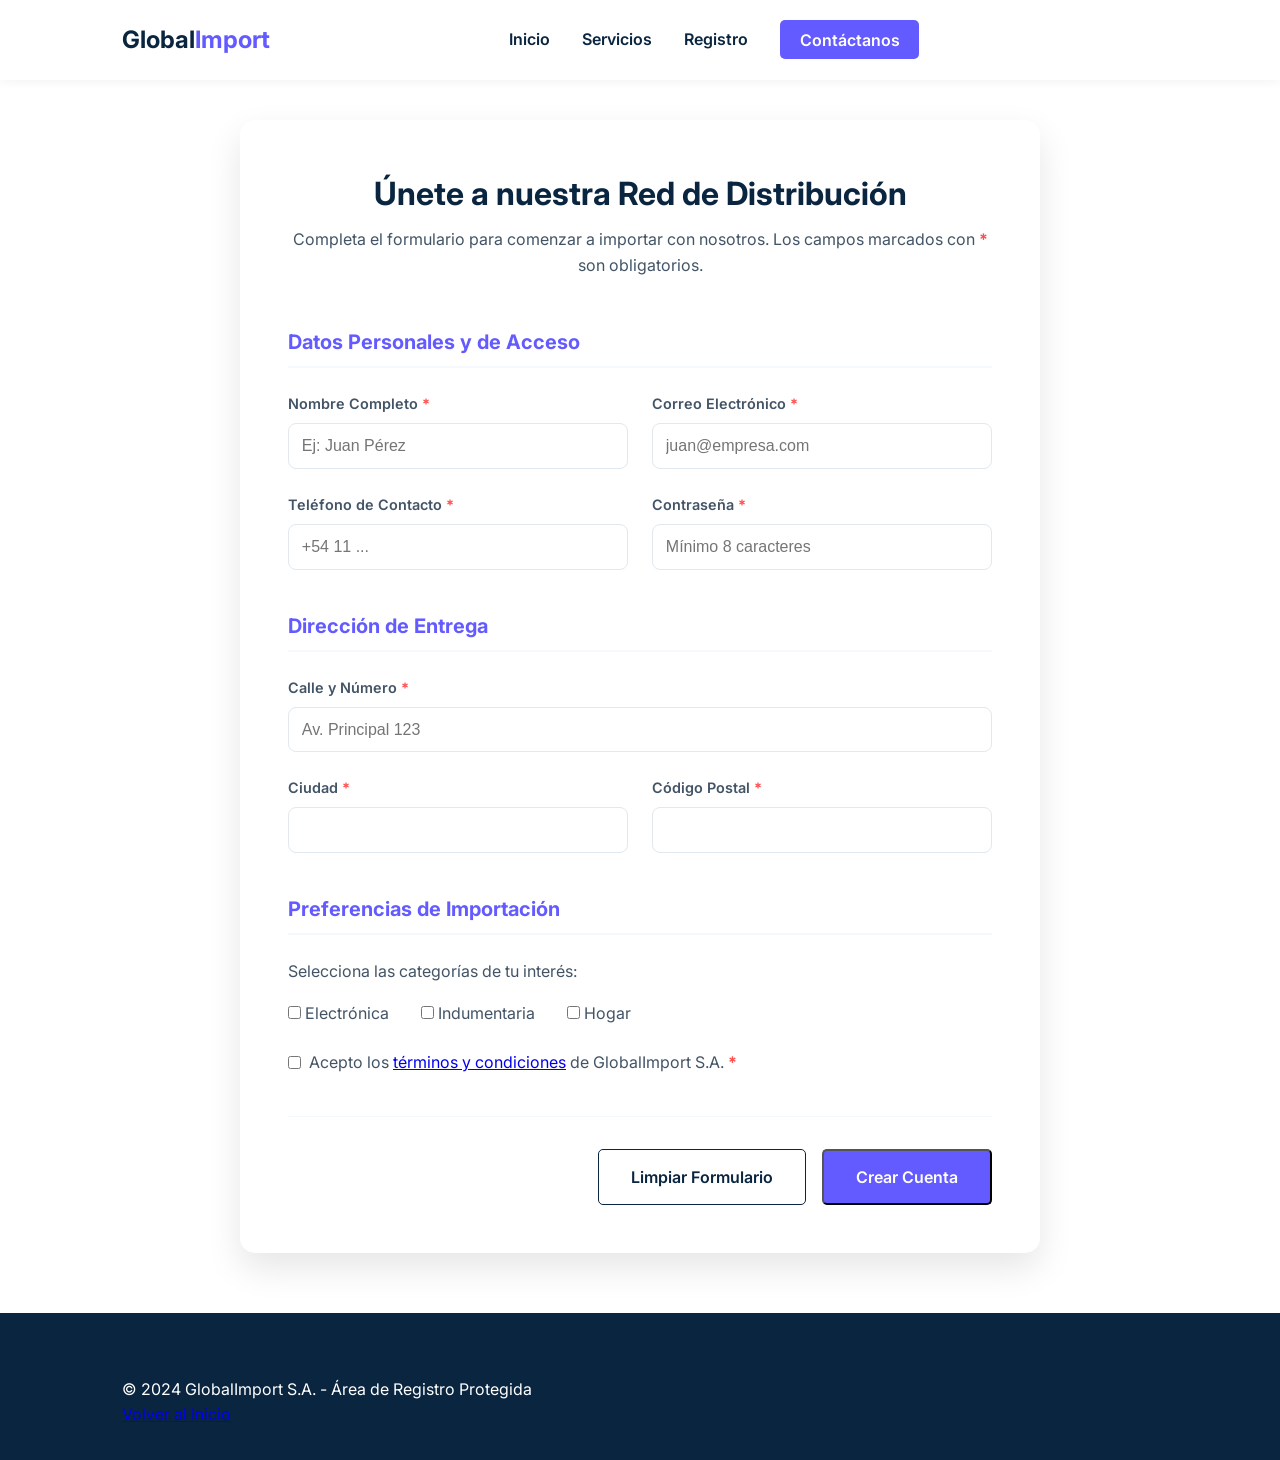
==== registro.html @ 1df27f2f "Formulario de Regristro de Usuarios" ====
<!DOCTYPE html>
<html lang="es">
<head>
    <meta charset="UTF-8">
    <meta name="viewport" content="width=device-width, initial-scale=1.0">
    <title>Registro de Socios | GlobalImport S.A.</title>
    <link rel="stylesheet" href="styles.css">
    <link rel="preconnect" href="https://fonts.googleapis.com">
    <link href="https://fonts.googleapis.com/css2?family=Inter:wght@300;400;600;700&display=swap" rel="stylesheet">
</head>
<body class="bg-light">
    <nav class="navbar">
        <div class="container">
            <a href="index.html" class="logo">Global<span>Import</span></a>
            <ul class="nav-links">
                <li><a href="index.html#inicio">Inicio</a></li>
                <li><a href="index.html#servicios">Servicios</a></li>
                <li><a href="registro.html" class="active">Registro</a></li>
                <li><a href="index.html#contacto" class="btn-contact">Contáctanos</a></li>
            </ul>
            <div class="burger">
                <div class="line1"></div>
                <div class="line2"></div>
                <div class="line3"></div>
            </div>
        </div>
    </nav>

    <main class="container register-main">
        <div class="form-wrapper">
            <header class="form-header">
                <h1>Únete a nuestra Red de Distribución</h1>
                <p>Completa el formulario para comenzar a importar con nosotros. Los campos marcados con <span class="required">*</span> son obligatorios.</p>
            </header>

            <form id="registrationForm" class="styled-form">
                <!-- Sección 1: Datos Personales, Contacto y Acceso -->
                <fieldset class="form-section">
                    <legend>Datos Personales y de Acceso</legend>
                    <div class="form-grid">
                        <div class="form-group">
                            <label for="nombre">Nombre Completo <span class="required">*</span></label>
                            <input type="text" id="nombre" name="nombre" required placeholder="Ej: Juan Pérez">
                        </div>
                        <div class="form-group">
                            <label for="email">Correo Electrónico <span class="required">*</span></label>
                            <input type="email" id="email" name="email" required placeholder="juan@empresa.com">
                        </div>
                        <div class="form-group">
                            <label for="telefono">Teléfono de Contacto <span class="required">*</span></label>
                            <input type="tel" id="telefono" name="telefono" required placeholder="+54 11 ...">
                        </div>
                        <div class="form-group">
                            <label for="password">Contraseña <span class="required">*</span></label>
                            <input type="password" id="password" name="password" required placeholder="Mínimo 8 caracteres">
                        </div>
                    </div>
                </fieldset>

                <!-- Sección 2: Dirección de Entrega -->
                <fieldset class="form-section">
                    <legend>Dirección de Entrega</legend>
                    <div class="form-grid">
                        <div class="form-group full-width">
                            <label for="direccion">Calle y Número <span class="required">*</span></label>
                            <input type="text" id="direccion" name="direccion" required placeholder="Av. Principal 123">
                        </div>
                        <div class="form-group">
                            <label for="ciudad">Ciudad <span class="required">*</span></label>
                            <input type="text" id="ciudad" name="ciudad" required>
                        </div>
                        <div class="form-group">
                            <label for="codigo_postal">Código Postal <span class="required">*</span></label>
                            <input type="text" id="codigo_postal" name="codigo_postal" required>
                        </div>
                    </div>
                </fieldset>

                <!-- Sección 3: Preferencias y Términos -->
                <fieldset class="form-section">
                    <legend>Preferencias de Importación</legend>
                    <p class="field-info">Selecciona las categorías de tu interés:</p>
                    <div class="checkbox-group">
                        <label><input type="checkbox" name="pref" value="electronica"> Electrónica</label>
                        <label><input type="checkbox" name="pref" value="indumentaria"> Indumentaria</label>
                        <label><input type="checkbox" name="pref" value="hogar"> Hogar</label>
                    </div>
                    <div class="terms-group">
                        <input type="checkbox" id="terms" name="terms" required>
                        <label for="terms">Acepto los <a href="#">términos y condiciones</a> de GlobalImport S.A. <span class="required">*</span></label>
                    </div>
                </fieldset>

                <!-- Sección 4: Botones de Acción -->
                <div class="form-actions">
                    <button type="reset" class="btn-secondary">Limpiar Formulario</button>
                    <button type="submit" class="btn-primary">Crear Cuenta</button>
                </div>
            </form>
        </div>
    </main>

    <footer class="simple-footer">
        <div class="container">
            <div class="footer-bottom">
                <p>&copy; 2024 GlobalImport S.A. - Área de Registro Protegida</p>
                <div class="footer-links">
                    <a href="index.html">Volver al Inicio</a>
                </div>
            </div>
        </div>
    </footer>
    <script src="script.js"></script>
</body>
</html>
---- styles.css ----
:root {
    --primary-color: #0a2540;
    --secondary-color: #635bff;
    --text-color: #425466;
    --bg-light: #f6f9fc;
    --white: #ffffff;
}

* {
    margin: 0;
    padding: 0;
    box-sizing: border-box;
}

body {
    font-family: 'Inter', sans-serif;
    color: var(--text-color);
    line-height: 1.6;
    overflow-x: hidden;
}

.container {
    max-width: 1100px;
    margin: 0 auto;
    padding: 0 2rem;
}

/* Navbar */
.navbar {
    background: var(--white);
    height: 80px;
    display: flex;
    align-items: center;
    position: fixed;
    width: 100%;
    top: 0;
    z-index: 1000;
    box-shadow: 0 2px 10px rgba(0,0,0,0.05);
}

.navbar .container {
    display: flex;
    justify-content: space-between;
    align-items: center;
    width: 100%;
}

.logo {
    font-size: 1.5rem;
    font-weight: 700;
    color: var(--primary-color);
    text-decoration: none;
}

.logo span { color: var(--secondary-color); }

.nav-links {
    display: flex;
    list-style: none;
    gap: 2rem;
}

.nav-links a {
    text-decoration: none;
    color: var(--primary-color);
    font-weight: 600;
    transition: color 0.3s;
}

.btn-contact {
    background: var(--secondary-color);
    color: var(--white) !important;
    padding: 0.6rem 1.2rem;
    border-radius: 5px;
}

/* Hero */
.hero {
    height: 100vh;
    background: linear-gradient(rgba(10, 37, 64, 0.8), rgba(10, 37, 64, 0.8)), url('https://images.unsplash.com/photo-1586528116311-ad8dd3c8310d?ixlib=rb-1.2.1&auto=format&fit=crop&w=1350&q=80');
    background-size: cover;
    background-position: center;
    display: flex;
    align-items: center;
    color: var(--white);
    padding-top: 80px;
}

.hero-content h1 {
    font-size: 3.5rem;
    max-width: 700px;
    line-height: 1.1;
    margin-bottom: 1.5rem;
}

.hero-btns {
    display: flex;
    gap: 1rem;
    margin-top: 2rem;
}

.btn-primary {
    background: var(--secondary-color);
    color: var(--white);
    padding: 1rem 2rem;
    text-decoration: none;
    border-radius: 5px;
    font-weight: 600;
}

.btn-secondary {
    background: transparent;
    color: var(--primary-color);
    padding: 1rem 2rem;
    text-decoration: none;
    border: 1px solid var(--primary-color);
    border-radius: 5px;
    font-weight: 600;
    cursor: pointer;
    transition: all 0.3s;
}

/* Servicios */
.services {
    padding: 5rem 0;
    background: var(--bg-light);
}

.section-title {
    text-align: center;
    margin-bottom: 3rem;
    color: var(--primary-color);
    font-size: 2.5rem;
}

.services-grid {
    display: grid;
    grid-template-columns: repeat(auto-fit, minmax(250px, 1fr));
    gap: 2rem;
}

.service-card {
    background: var(--white);
    padding: 2.5rem;
    border-radius: 10px;
    box-shadow: 0 10px 30px rgba(0,0,0,0.05);
    transition: transform 0.3s;
}

.service-card:hover { transform: translateY(-10px); }

/* Why Choose Us */
.why-us { padding: 5rem 0; }
.why-grid {
    display: grid;
    grid-template-columns: repeat(auto-fit, minmax(300px, 1fr));
    gap: 3rem;
    margin-top: 3rem;
}

/* Footer */
footer {
    background: var(--primary-color);
    color: var(--white);
    padding: 4rem 0 2rem;
}

/* Burger Menu and Mobile Nav */
@media (max-width: 768px) {
    .nav-links { display: none; }
    .nav-links {
        position: absolute;
        right: 0px;
        height: 92vh;
        top: 80px;
        background-color: var(--white);
        display: flex;
        flex-direction: column;
        align-items: center;
        width: 100%;
        transform: translateX(100%);
        transition: transform 0.5s ease-in;
        padding-top: 2rem;
        box-shadow: 0 10px 10px rgba(0,0,0,0.1);
    }

    .nav-active { transform: translateX(0%); }

    .hero-content h1 { font-size: 2.5rem; }
    .burger { cursor: pointer; }
    .burger div { width: 25px; height: 3px; background: var(--primary-color); margin: 5px; }
    .toggle .line1 { transform: rotate(-45deg) translate(-5px, 6px); }
    .toggle .line2 { opacity: 0; }
    .toggle .line3 { transform: rotate(45deg) translate(-5px, -6px); }
}

/* Estilos para el Formulario de Registro */
.register-main {
    padding: 120px 0 60px;
    display: flex;
    justify-content: center;
}

.form-wrapper {
    background: var(--white);
    padding: 3rem;
    border-radius: 15px;
    box-shadow: 0 15px 35px rgba(0,0,0,0.1);
    width: 100%;
    max-width: 800px;
}

.form-header {
    text-align: center;
    margin-bottom: 3rem;
}

.form-header h1 {
    color: var(--primary-color);
    margin-bottom: 0.5rem;
}

.required { color: #ff4d4d; font-weight: bold; }

.form-section {
    border: none;
    margin-bottom: 2.5rem;
    padding: 0;
}

.form-section legend {
    font-size: 1.25rem;
    font-weight: 700;
    color: var(--secondary-color);
    margin-bottom: 1.5rem;
    padding-bottom: 0.5rem;
    border-bottom: 2px solid var(--bg-light);
    width: 100%;
}

.form-grid {
    display: grid;
    grid-template-columns: 1fr 1fr;
    gap: 1.5rem;
}

.form-group {
    display: flex;
    flex-direction: column;
    gap: 0.5rem;
}

.form-group.full-width { grid-column: span 2; }

.form-group label {
    font-weight: 600;
    font-size: 0.9rem;
}

.form-group input {
    padding: 0.8rem;
    border: 1px solid #e1e8ee;
    border-radius: 8px;
    font-size: 1rem;
    transition: border-color 0.3s;
}

.form-group input:focus {
    outline: none;
    border-color: var(--secondary-color);
}

.btn-primary, .btn-secondary {
    font-family: 'Inter', sans-serif;
    font-size: 1rem;
    cursor: pointer;
}

.btn-primary:hover, .btn-secondary:hover {
    opacity: 0.85;
}

.checkbox-group {
    display: flex;
    gap: 2rem;
    margin: 1rem 0;
}

.terms-group {
    margin-top: 1.5rem;
    display: flex;
    align-items: center;
    gap: 0.5rem;
}

.form-actions {
    display: flex;
    justify-content: flex-end;
    gap: 1rem;
    padding-top: 2rem;
    border-top: 1px solid var(--bg-light);
}

@media (max-width: 600px) {
    .form-grid { grid-template-columns: 1fr; }
    .form-group.full-width { grid-column: span 1; }
    .checkbox-group { flex-direction: column; gap: 0.5rem; }
}
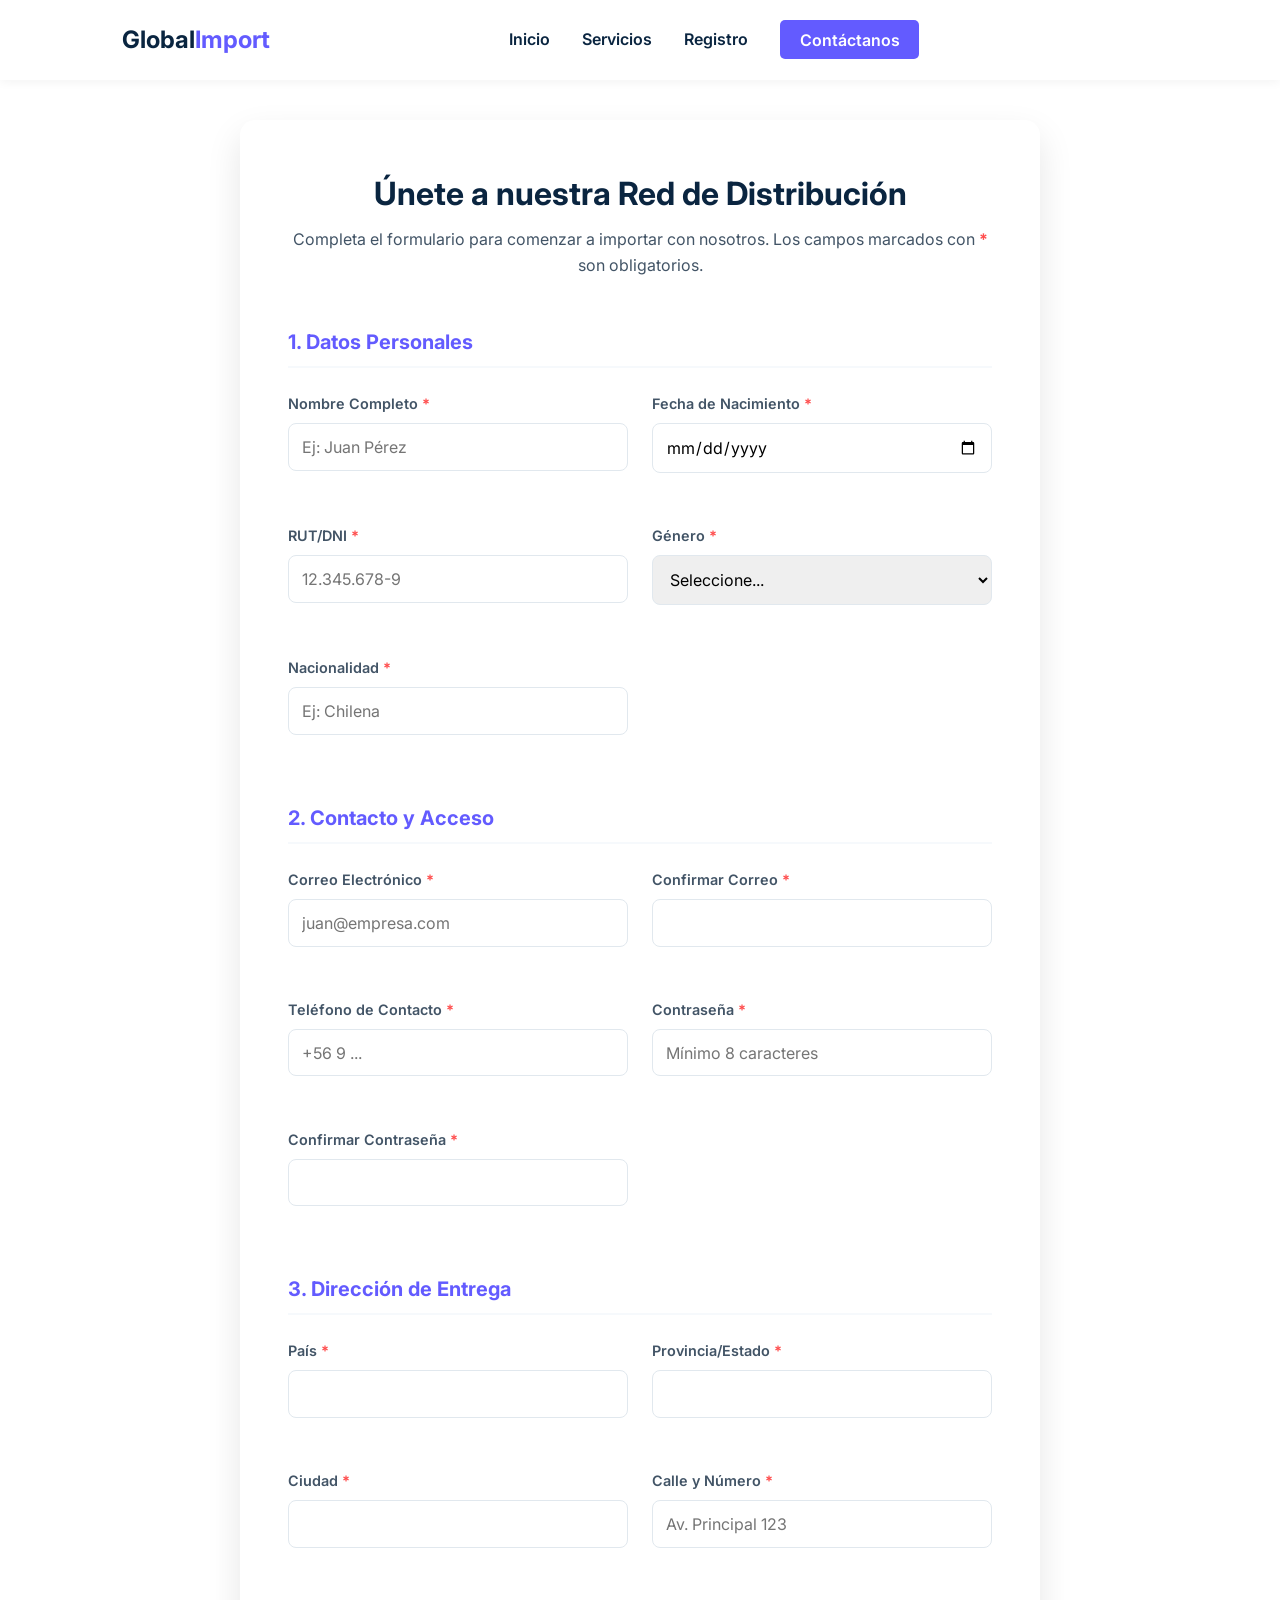
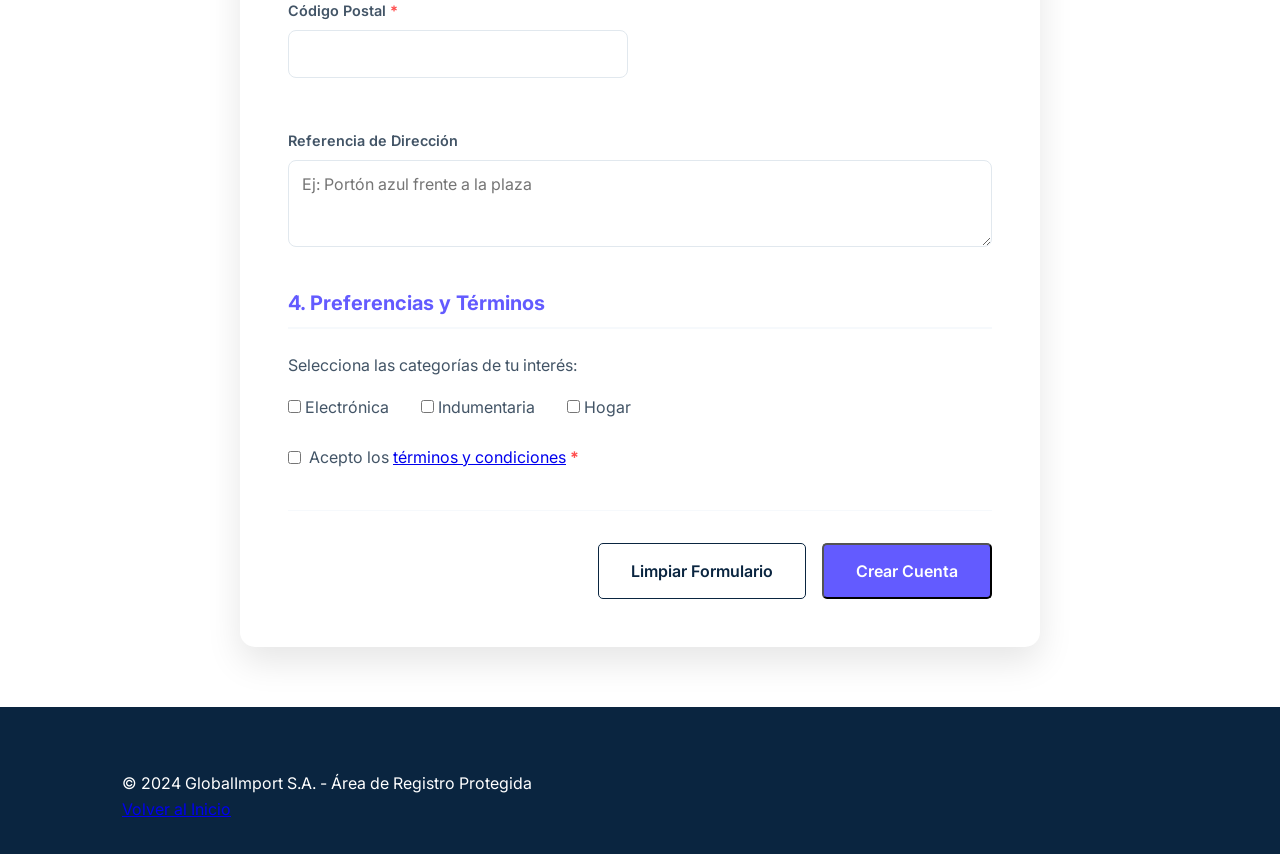
==== commit 2f76b457: "Validacion de Formulario con JavaScript" ====
--- a/registro.html
+++ b/registro.html
@@ -8,7 +8,7 @@
     <link rel="preconnect" href="https://fonts.googleapis.com">
     <link href="https://fonts.googleapis.com/css2?family=Inter:wght@300;400;600;700&display=swap" rel="stylesheet">
 </head>
-<body class="bg-light">
+<body>
     <nav class="navbar">
         <div class="container">
             <a href="index.html" class="logo">Global<span>Import</span></a>
@@ -33,52 +33,121 @@
                 <p>Completa el formulario para comenzar a importar con nosotros. Los campos marcados con <span class="required">*</span> son obligatorios.</p>
             </header>
 
-            <form id="registrationForm" class="styled-form">
-                <!-- Sección 1: Datos Personales, Contacto y Acceso -->
+            <div id="successMessage" class="success-alert" style="display: none;">
+                <h3>¡Registro Exitoso!</h3>
+                <p>Tu solicitud ha sido enviada. Un asesor de GlobalImport S.A. se contactará contigo pronto.</p>
+                <a href="index.html" class="btn-primary">Volver al Inicio</a>
+            </div>
+
+            <form id="registrationForm" class="styled-form" novalidate>
+                <!-- Sección 1: Datos Personales -->
                 <fieldset class="form-section">
-                    <legend>Datos Personales y de Acceso</legend>
+                    <legend>1. Datos Personales</legend>
                     <div class="form-grid">
                         <div class="form-group">
                             <label for="nombre">Nombre Completo <span class="required">*</span></label>
-                            <input type="text" id="nombre" name="nombre" required placeholder="Ej: Juan Pérez">
+                            <input type="text" id="nombre" name="nombre" placeholder="Ej: Juan Pérez">
+                            <span class="error-text"></span>
                         </div>
                         <div class="form-group">
-                            <label for="email">Correo Electrónico <span class="required">*</span></label>
-                            <input type="email" id="email" name="email" required placeholder="juan@empresa.com">
+                            <label for="fecha_nacimiento">Fecha de Nacimiento <span class="required">*</span></label>
+                            <input type="date" id="fecha_nacimiento" name="fecha_nacimiento">
+                            <span class="error-text"></span>
                         </div>
                         <div class="form-group">
-                            <label for="telefono">Teléfono de Contacto <span class="required">*</span></label>
-                            <input type="tel" id="telefono" name="telefono" required placeholder="+54 11 ...">
+                            <label for="rut">RUT/DNI <span class="required">*</span></label>
+                            <input type="text" id="rut" name="rut" placeholder="12.345.678-9">
+                            <span class="error-text"></span>
                         </div>
                         <div class="form-group">
-                            <label for="password">Contraseña <span class="required">*</span></label>
-                            <input type="password" id="password" name="password" required placeholder="Mínimo 8 caracteres">
+                            <label for="genero">Género <span class="required">*</span></label>
+                            <select id="genero" name="genero">
+                                <option value="">Seleccione...</option>
+                                <option value="M">Masculino</option>
+                                <option value="F">Femenino</option>
+                                <option value="O">Otro</option>
+                            </select>
+                            <span class="error-text"></span>
+                        </div>
+                        <div class="form-group">
+                            <label for="nacionalidad">Nacionalidad <span class="required">*</span></label>
+                            <input type="text" id="nacionalidad" name="nacionalidad" placeholder="Ej: Chilena">
+                            <span class="error-text"></span>
                         </div>
                     </div>
                 </fieldset>
 
-                <!-- Sección 2: Dirección de Entrega -->
+                <!-- Sección 2: Contacto y Acceso -->
                 <fieldset class="form-section">
-                    <legend>Dirección de Entrega</legend>
+                    <legend>2. Contacto y Acceso</legend>
                     <div class="form-grid">
-                        <div class="form-group full-width">
-                            <label for="direccion">Calle y Número <span class="required">*</span></label>
-                            <input type="text" id="direccion" name="direccion" required placeholder="Av. Principal 123">
+                        <div class="form-group">
+                            <label for="email">Correo Electrónico <span class="required">*</span></label>
+                            <input type="email" id="email" name="email" placeholder="juan@empresa.com">
+                            <span class="error-text"></span>
                         </div>
                         <div class="form-group">
-                            <label for="ciudad">Ciudad <span class="required">*</span></label>
-                            <input type="text" id="ciudad" name="ciudad" required>
+                            <label for="confirm_email">Confirmar Correo <span class="required">*</span></label>
+                            <input type="email" id="confirm_email" name="confirm_email">
+                            <span class="error-text"></span>
                         </div>
                         <div class="form-group">
-                            <label for="codigo_postal">Código Postal <span class="required">*</span></label>
-                            <input type="text" id="codigo_postal" name="codigo_postal" required>
+                            <label for="telefono">Teléfono de Contacto <span class="required">*</span></label>
+                            <input type="tel" id="telefono" name="telefono" placeholder="+56 9 ...">
+                            <span class="error-text"></span>
+                        </div>
+                        <div class="form-group">
+                            <label for="password">Contraseña <span class="required">*</span></label>
+                            <input type="password" id="password" name="password" placeholder="Mínimo 8 caracteres">
+                            <span class="error-text"></span>
+                        </div>
+                        <div class="form-group">
+                            <label for="confirm_password">Confirmar Contraseña <span class="required">*</span></label>
+                            <input type="password" id="confirm_password" name="confirm_password">
+                            <span class="error-text"></span>
                         </div>
                     </div>
                 </fieldset>
 
-                <!-- Sección 3: Preferencias y Términos -->
+                <!-- Sección 3: Dirección de Entrega -->
                 <fieldset class="form-section">
-                    <legend>Preferencias de Importación</legend>
+                    <legend>3. Dirección de Entrega</legend>
+                    <div class="form-grid">
+                        <div class="form-group">
+                            <label for="pais">País <span class="required">*</span></label>
+                            <input type="text" id="pais" name="pais">
+                            <span class="error-text"></span>
+                        </div>
+                        <div class="form-group">
+                            <label for="provincia">Provincia/Estado <span class="required">*</span></label>
+                            <input type="text" id="provincia" name="provincia">
+                            <span class="error-text"></span>
+                        </div>
+                        <div class="form-group">
+                            <label for="ciudad">Ciudad <span class="required">*</span></label>
+                            <input type="text" id="ciudad" name="ciudad">
+                            <span class="error-text"></span>
+                        </div>
+                        <div class="form-group">
+                            <label for="direccion">Calle y Número <span class="required">*</span></label>
+                            <input type="text" id="direccion" name="direccion" placeholder="Av. Principal 123">
+                            <span class="error-text"></span>
+                        </div>
+                        <div class="form-group">
+                            <label for="codigo_postal">Código Postal <span class="required">*</span></label>
+                            <input type="text" id="codigo_postal" name="codigo_postal">
+                            <span class="error-text"></span>
+                        </div>
+                        <div class="form-group full-width">
+                            <label for="referencia">Referencia de Dirección</label>
+                            <textarea id="referencia" name="referencia" rows="3" placeholder="Ej: Portón azul frente a la plaza"></textarea>
+                        </div>
+                    </div>
+                </fieldset>
+
+                <!-- Sección 4: Preferencias y Términos -->
+                <fieldset class="form-section">
+                    <legend>4. Preferencias y Términos</legend>
                     <p class="field-info">Selecciona las categorías de tu interés:</p>
                     <div class="checkbox-group">
                         <label><input type="checkbox" name="pref" value="electronica"> Electrónica</label>
@@ -86,14 +155,15 @@
                         <label><input type="checkbox" name="pref" value="hogar"> Hogar</label>
                     </div>
                     <div class="terms-group">
-                        <input type="checkbox" id="terms" name="terms" required>
-                        <label for="terms">Acepto los <a href="#">términos y condiciones</a> de GlobalImport S.A. <span class="required">*</span></label>
+                        <input type="checkbox" id="terms" name="terms">
+                        <label for="terms">Acepto los <a href="#">términos y condiciones</a> <span class="required">*</span></label>
+                        <span class="error-text"></span>
                     </div>
                 </fieldset>
 
-                <!-- Sección 4: Botones de Acción -->
+                <!-- Botones de Acción -->
                 <div class="form-actions">
-                    <button type="reset" class="btn-secondary">Limpiar Formulario</button>
+                    <button type="reset" id="btnReset" class="btn-secondary">Limpiar Formulario</button>
                     <button type="submit" class="btn-primary">Crear Cuenta</button>
                 </div>
             </form>
@@ -111,5 +181,6 @@
         </div>
     </footer>
     <script src="script.js"></script>
+    <script src="validaciones.js"></script>
 </body>
 </html>
--- a/styles.css
+++ b/styles.css
@@ -257,11 +257,14 @@
     font-size: 0.9rem;
 }
 
-.form-group input {
+.form-group input, 
+.form-group select, 
+.form-group textarea {
     padding: 0.8rem;
     border: 1px solid #e1e8ee;
     border-radius: 8px;
     font-size: 1rem;
+    font-family: inherit;
     transition: border-color 0.3s;
 }
 
@@ -269,6 +272,37 @@
     outline: none;
     border-color: var(--secondary-color);
 }
+
+/* Estados de Validación */
+.form-group.error input,
+.form-group.error select {
+    border-color: #ff4d4d;
+    background-color: #fff8f8;
+}
+
+.form-group.success input,
+.form-group.success select {
+    border-color: #2ecc71;
+}
+
+.error-text {
+    color: #ff4d4d;
+    font-size: 0.8rem;
+    min-height: 1rem;
+    margin-top: 0.2rem;
+}
+
+.success-alert {
+    background: #d4edda;
+    color: #155724;
+    padding: 2rem;
+    border-radius: 10px;
+    text-align: center;
+    margin-bottom: 2rem;
+    border: 1px solid #c3e6cb;
+}
+
+.success-alert h3 { margin-bottom: 1rem; }
 
 .btn-primary, .btn-secondary {
     font-family: 'Inter', sans-serif;
